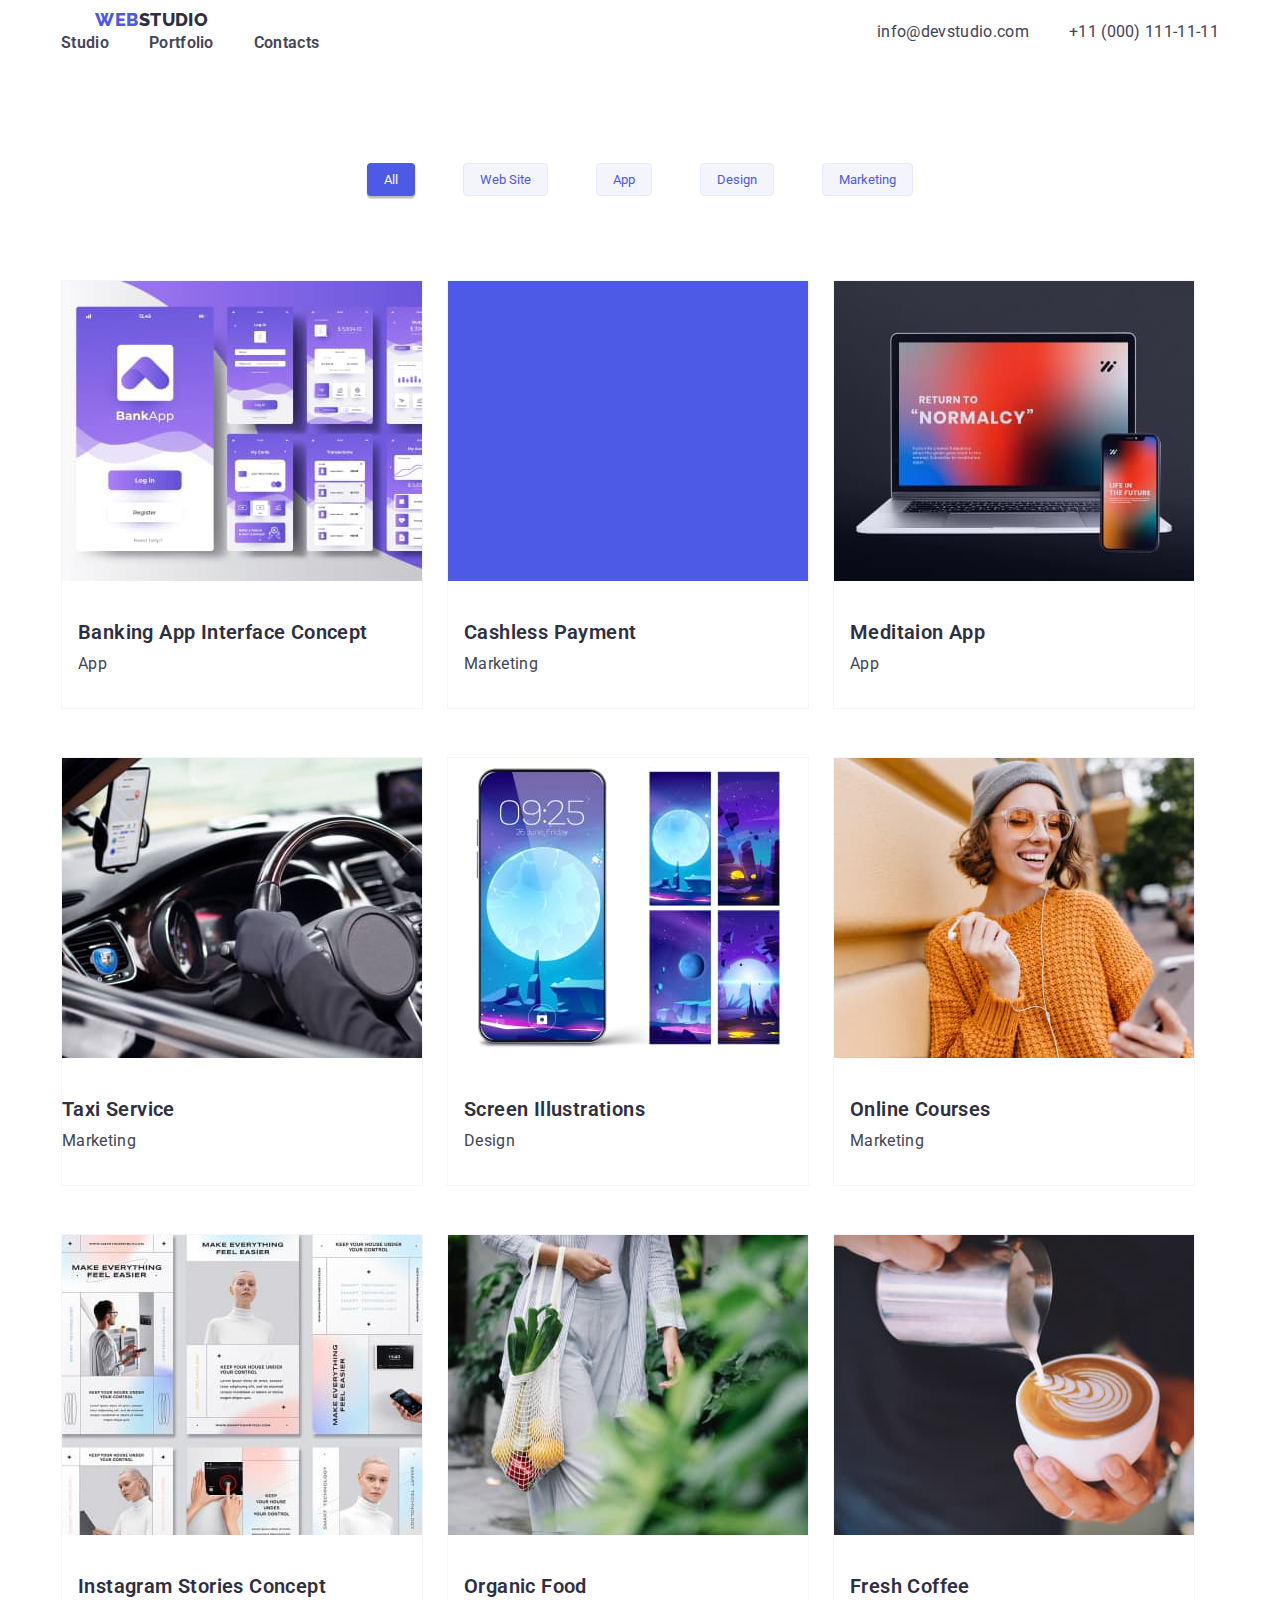
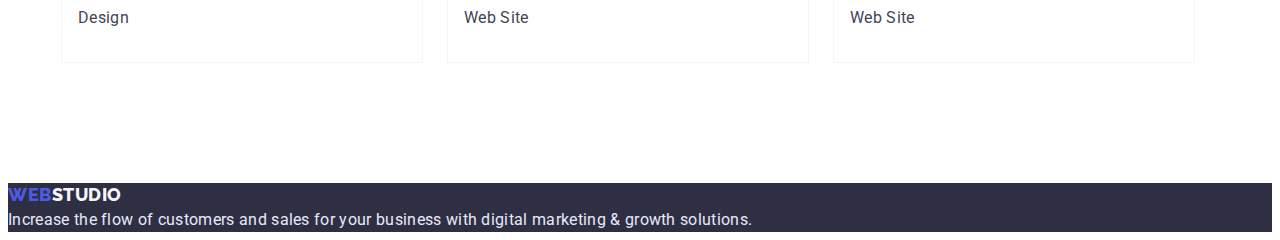
==== portfolio.html @ feb507e5 "Initial commit" ====
<!DOCTYPE html>
<html lang="en">
<head>
    <meta charset="UTF-8">
    <meta http-equiv="X-UA-Compatible" content="IE=edge">
    <meta name="viewport" content="width=device-width, initial-scale=1.0">
    <title>webstudio</title>
    <link href="https://fonts.googleapis.com/css2?family=Raleway:wght@800&family=Roboto:wght@400;500;700&display=swap" rel="stylesheet">
    <link rel="stylesheet" href="node_modules/modern-normalize/modern-normalize.css">
    <link rel="stylesheet" href="./css/style.css">

</head>
<body class="page">
    <header class="header">
        <div class="container header-line">
            <nav>
                <a href="index.html" class="logo"><span class="logo-web">WEB</span>STUDIO</a>
                <ul class="header-nav list link">
                    <li class="header-nav item"><a href="index.html" class="link">Studio</a></li>
                    <li class="header-nav item"><a href="./portfolio.html" class="link">Portfolio</a></li>
                    <li class="header-nav item"><a href="index.html" class="link">Contacts</a></li>
                </ul>
            </nav>
            <ul class="contacts list link">
                <li class="contacts-item"><a href="mailto:info@devstudio.com" class="link">info@devstudio.com</a></li>
                <li class="contacts-item"><a href="tel:+110001111111" class="link">+11 (000) 111-11-11</a></li>
            </ul>
        </div>
        <section class="batton-portfolio">
           <div class="container">
            <button type="button" class="button-accent all">All</button>
            <button type="button" class="button-usual web">Web Site</button>
            <button type="button" class="button-usual app">App</button>
            <button type="button" class="button-usual design">Design</button>
            <button type="button" class="button-usual marketing">Marketing</button>
           </div>
        </section>
    </header>
    <main>
        <h1 class="portfolio"></h1>
        <section>
            <div class="container">
                <ul class="list portfolio-list">
                    <li class="portfolio-item">
                        <img class="portfolio-img" src="img/page-2/imgbanking.jpg"
                        width="360"
                        alt="Banking App Interface Concept"/>
                        <h3 class="list-title portfolio-pad">Banking App Interface Concept</h3>
                        <p class="list-info portfolio-pad">App</p>
                    </li>
                    <li class="portfolio-item">
                        <img class="portfolio-img" src="img/page-2/imgcashless.jpg"
                        width="360"
                        alt="Cashless Payment"
                        />
                        <!-- <span>14 Stylish and User-Friendly App Design Concepts · Task Manager App · Calorie Tracker App · Exotic Fruit Ecommerce App · Cloud Storage App</span> -->
                        <h3 class="list-title portfolio-pad">Cashless Payment</h3>
                        <p class="list-info portfolio-pad">Marketing</p>
                    </li>
                    <li class="portfolio-item">
                        <img class="portfolio-img" src="img/page-2/imgmeditation.jpg"
                        width="360"
                        alt="Meditaion App"/>
                        <h3 class="list-title portfolio-pad">Meditaion App</h3>
                        <p class="list-info portfolio-pad">App</p>
                    </li>
                    <li class="portfolio-item">
                        <img class="portfolio-img" src="img/page-2/imgtaxi.jpg"
                        width="360"
                        alt="Taxi Service"/>
                        <h3 class="list-title">Taxi Service</h3>
                        <p class="list-info">Marketing</p>
                    </li>
                    <li class="portfolio-item">
                        <img class="portfolio-img" src="img/page-2/imgscreen-illustrations.jpg"
                        width="360"
                        alt="Screen Illustrations"/>
                        <h3 class="list-title portfolio-pad">Screen Illustrations</h3>
                        <p class="list-info portfolio-pad">Design</p>
                    </li>
                    <li class="portfolio-item">
                        <img class="portfolio-img" src="img/page-2/imgonline-courses.jpg"
                        width="360"
                        alt="Online Courses"/>
                        <h3 class="list-title portfolio-pad">Online Courses</h3>
                        <p class="list-info portfolio-pad">Marketing</p>
                    </li>
                    <li class="portfolio-item">
                        <img class="portfolio-img" src="img/page-2/imginstagram-concept.jpg"
                        width="360"
                        alt="Instagram Stories Concept"/>
                        <h3 class="list-title portfolio-pad">Instagram Stories Concept</h3>
                        <p class="list-info portfolio-pad">Design</p>
                    </li>
                    <li class="portfolio-item">
                        <img class="portfolio-img" src="img/page-2/imgorganic-food.jpg"
                        width="360"
                        alt="Organic Food"/>
                        <h3 class="list-title portfolio-pad">Organic Food</h3>
                        <p class="list-info portfolio-pad">Web Site</p>
                    </li>
                    <li class="portfolio-item">
                        <img class="portfolio-img" src="img/page-2/imgfresh-coffee.jpg"
                        width="360"
                        alt="Fresh Coffee"/>
                        <h3 class="list-title portfolio-pad">Fresh Coffee</h3>
                        <p class="list-info portfolio-pad ">Web Site</p>
                    </li>
                </ul>
            </div> 
        </section>
    </main>
    <footer>
        <a href="/index.html" class="footer-logo"><span class="logo-web">WEB</span>STUDIO</a>
        <p class="text">Increase the flow of customers and sales for your business with digital marketing & growth solutions.</p>
    </footer>
</body>

</html>
---- css/style.css ----
:root {
    --white-backgr: #F4F4FD ;
    --navy-footer: #2E2F42;
    --blue-accent: #4D5AE5;
    --white: #FFFFFF;
    --green: #31D0AA;
    --slate-body-text: #434455;
    --grey-text: #8E8F99;
    --light-gray: #E7E9FC;
}
.list {
    list-style: none;
    text-decoration: none;
    padding: 0;
    margin: 0;
}
.container {
    margin-left: auto;
    margin-right: auto;
    width: 1158px;
    padding-left: 15px;
    padding-right: 15px;
    /* outline: 2px solid tomato; */
    justify-content: space-between;
    /* display: flex;
    align-items: center; */

}
h1, h2, h3, p {
    margin: 0;
}
ul {
        list-style-type: none;
        margin-block-start: 0;
        margin-block-end: 0;
        margin-inline-start: 0px;
        margin-inline-end: 0px;
        padding-inline-start: 0;
}
.page {
    color: var(--navy-footer);
    background-color: var(--white);
    font-family: Roboto, sans-serif;
    font-weight: 400;
    font-size: 16px;
    line-height: 1.5;
    letter-spacing: 00.02em;

}
header .container {
    display: flex;
    justify-content: center;
}
.header-line {
    display: flex;
    justify-content: space-between;
    align-items: center;
    flex-wrap: wrap;
    text-align: center;

}
.link {
    text-decoration: none;
    color: var(--slate-body-text);
}
.logo-web {
    color: var(--blue-accent);
    font-family: 'Raleway', sans-serif;
    font-weight: 800;
    font-size: 18px;
    line-height: 1.3;
    align-items: center;
    letter-spacing: 0.03em;
    text-transform: uppercase; 
    text-decoration: none;

}
.logo {
    color: var(--navy-footer);
    font-family: 'Raleway', sans-serif;
    font-weight: 800;
    font-size: 18px;
    line-height: 1.3;
    text-transform: uppercase; 
    text-decoration: none;
    display: block;
    align-items: center;
    margin-right: 77px;
}
.header-nav {
    display: flex;
    color: var(--navy-footer);
    font-weight: 600;
    font-size: 16px;
    line-height: 1.5;
    text-decoration: none;
    align-items: center;
    justify-content: space-between;

}
.header-nav .item:not(:last-child) {
    margin-right: 40px;
    align-items: center;
}

.header-nav:hover {
    color: var(--navy-footer);
    text-decoration: none;

} 
.header-nav:focus {
    color: var(--navy-footer);
    text-decoration: none;

} 
.header-nav:active {
    color: var(--blue-accent);
    text-decoration: none;

}
/* .list {
    text-decoration: none;
} */

.contacts {
    color: var(--slate-body-text);
    font-weight: 400;
    font-size: 16px;
    line-height: 1.5;
    display: flex;
    margin-left: auto;
    
}
.contacts:hover, .contacts:focus {
    color: var(--navy-footer);
}
.contacts:active {
    color: var(--blue-accent);
}
.contacts .contacts-item:not(:last-child) {
    margin-right: 40px;
}

.section {
    background-color: var(--navy-footer);
    /* top: 72px; */
    text-align: center;
    padding: 192px 0 291px 0;
    justify-content: center;
    align-items: center;
    margin: 0;
}
.section-title {
    color: var(--white);
    font-weight: 600;
    font-size: 56px;
    margin-bottom: 48px;
    margin-top: 0;
    line-height: 1.1;
    width: 492px;
    left: 474px;
    top: 264px;
    /* align-items: center;
    justify-content: center;
    text-align: center; */
}
.batton-portfolio {
    display: flex;
    align-items: center;
    padding: 96px 0 72px 0;

}
.button-accent {
    background-color: var(--blue-accent);
    color: var(--white);
    font-family: inherit;
    cursor: pointer;
    border: 1px solid transparent;
    display: flex;
    flex-direction: row;
    align-items: flex-start;
    padding: 8px 16px;  
    box-shadow: 0px 3px 1px rgba(0, 0, 0, 0.1), 0px 2px 1px rgba(0, 0, 0, 0.08), 0px 2px 2px rgba(0, 0, 0, 0.12);
    border-radius: 4px;
    margin: 12px 24px;
    text-align: center;
    box-sizing: border-box;
}
.button-usual {
    background-color: var(--white-backgr);
    color: var(--blue-accent);
    font-family: inherit;
    cursor: pointer;
    border-color: 1px solid var(--light-gray);
    border-radius: 4px;
    box-sizing: border-box;
    display: flex;
    flex-direction: row;
    justify-content: center;
    align-items: center;
    padding: 8px 16px;
    border: 1px solid var(--light-gray);
    border-radius: 4px;
    text-align: center;
    margin: 12px 24px;

}
.button-accent:hover, .button-accent:focus {
    background-color: var(--blue-accent);
    color: var(--white);
}
/* .button-usual:hover, .button-usual:focus */
.button-header {
    border-radius: 4px;
    padding: 16px 32px;
    display: block;
    min-width: 170px;
    min-height: 51px;
    /* left: 635px;
    top: 432px; */
    font-weight: 600;
    font-size: 16px;
    line-height: 1.2;
    box-shadow: 0px 4px 4px rgba(0, 0, 0, 0.15);

}

.advantage {
    padding: 120px 0;
    /* margin-bottom: 120px; */
    display: flex;
    justify-content: center;
}
.advantage-list {
    display: flex;
    flex-wrap: wrap;
}
.advantage-list .advantage-item {
    width: 264px;
    margin-right: 24px;
    /* margin-top: 120px; */
    padding-bottom: 0;

}
.doing {
    padding-bottom: 120px;
    /* margin-bottom: 120px; */
    display: flex;
    justify-content: center;
    
}
.doing-list {
    display: flex;
    flex-wrap: wrap;
    /* background-color: chartreuse; */
    
    

}
.doing-item {
    margin-right: 24px;
    justify-content: center;

}
.team {
    background-color: var(--white-backgr);
    padding-bottom: 120px;
}
.list-title {
    color: var(--navy-footer);
    font-weight: 600;
    font-size: 20px;
    line-height: 1.2;
    letter-spacing: 0.02em;
    margin-bottom: 8px;
    margin-top: 0;
}
.list-info {
    color: var(--slate-body-text);
    font-weight: 400;
    font-size: 16px;
    line-height: 1.5;
    letter-spacing: 0.02em;
    margin-top: 0;
    margin-bottom: 0;
    padding-bottom: 32px;
}
.title-main {
    color: var(--navy-footer);
    font-weight: 600;
    font-size: 36px;
    line-height: 1.1;
    margin-bottom: 72px;
    padding-top: 120px;
    text-align: center;
    letter-spacing: 0.02em;
    text-transform: capitalize;

}
.team-list {
    display: flex;
    flex-wrap: wrap;
    justify-content: center;
    text-align: center;
    padding-bottom: 8px;
    border-radius: 0px 0px 4px 4px;

}
.team-item {
    background: var(--white);
    margin-bottom: 120px;
}
.team-img, .portfolio-img {
    padding-bottom: 32px;
}
.team-item:not(:last-child) {
    margin-right: 24px;
    align-items: center;
}
.portfolio-list {
    display: flex;
    flex-wrap: wrap;

}
.portfolio-pad {
    padding-left: 16px;
}
.portfolio-item :nth-last-child(3n) {
    margin-right: 0;
}
.portfolio-item {
    margin-right: 24px;
    margin-bottom: 48px;
    border: 0.5px solid #F4F4FD;
    /* box-shadow: 0px 1px 6px rgba(46, 47, 66, 0.08); */
}
.portfolio-item:nth-last-child(-n +3) {
    margin-bottom: 120px;
}

footer {
    background-color: var(--navy-footer);
}
.footer-logo {
    color: var(--white-backgr);
    font-family: 'Raleway', sans-serif;
    font-weight: 800;
    font-size: 18px;
    line-height: 1.2;
    align-items: center;
    letter-spacing: 0.03em;
    text-transform: uppercase;
    text-decoration: none;
}
.text {
    color: var(--light-gray);
    font-weight: 400;
    font-size: 16px;
    line-height: 1.5;
    letter-spacing: 0.02em;
}
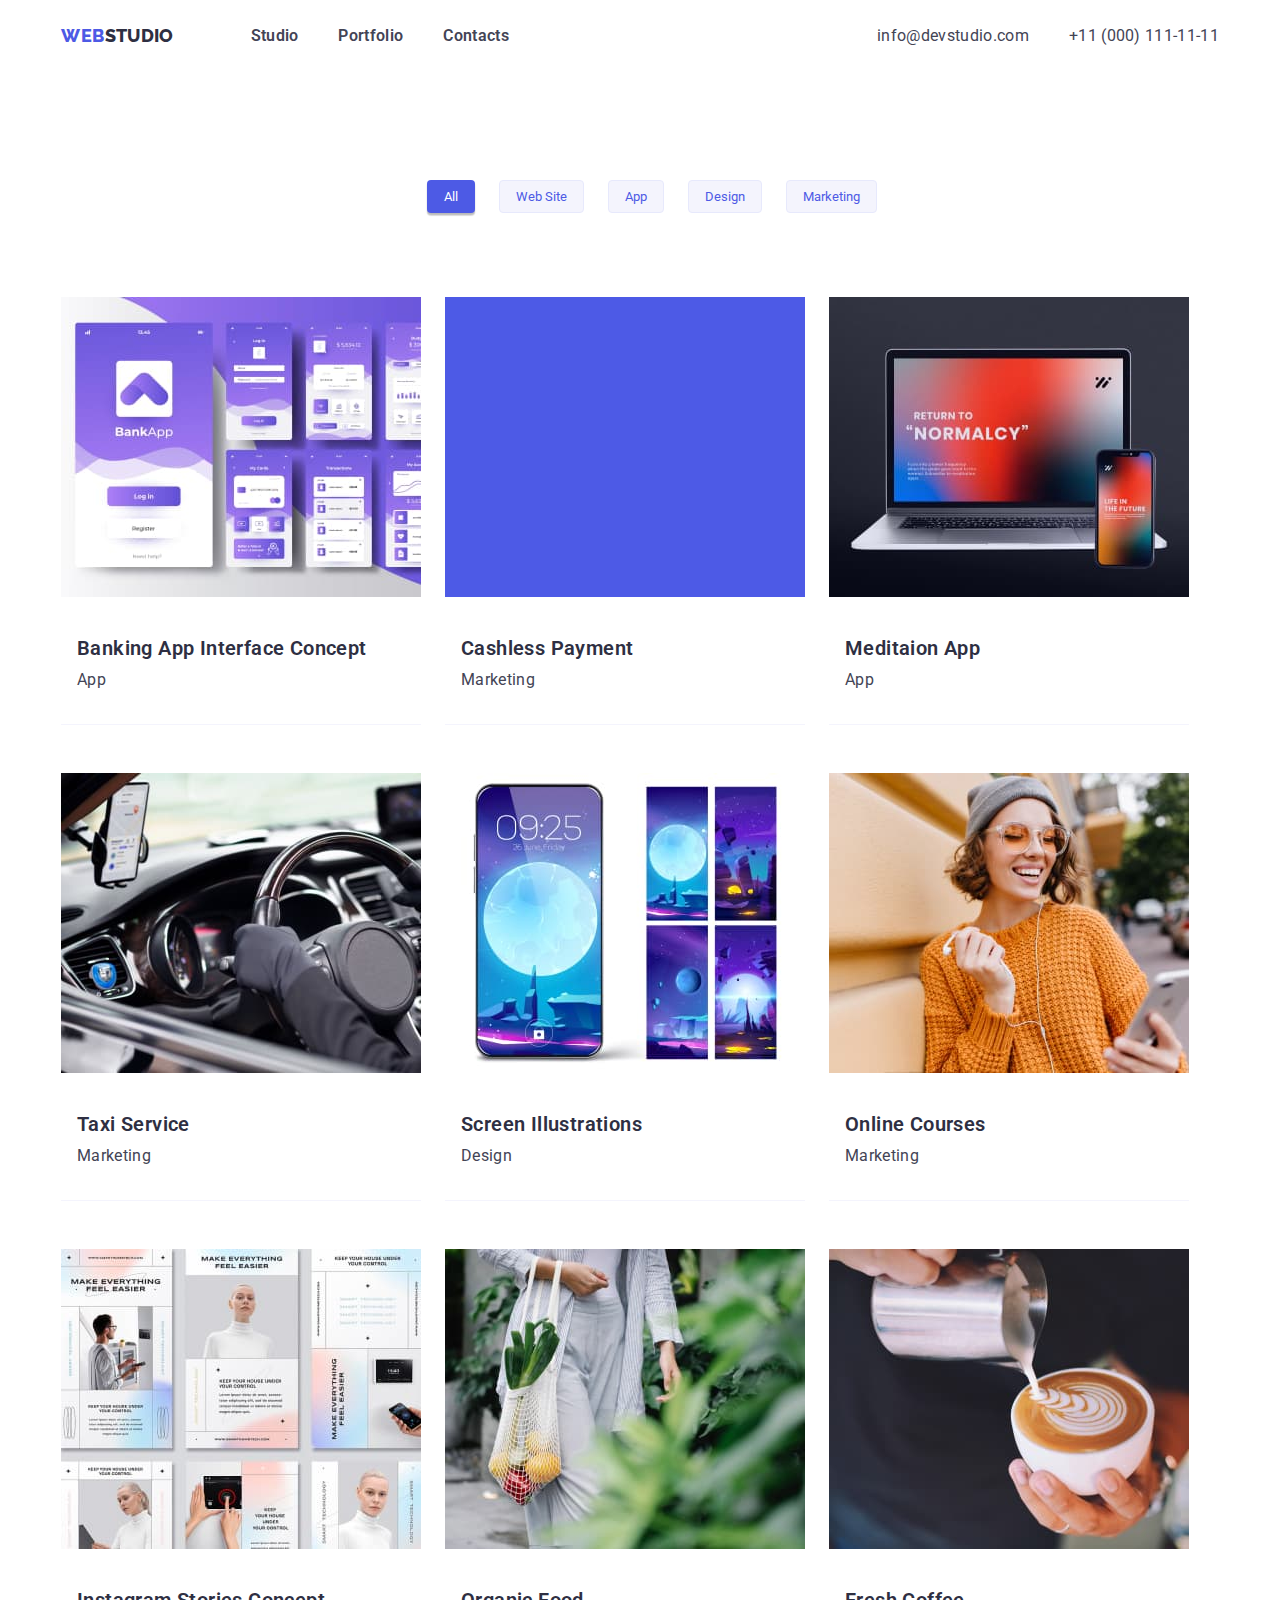
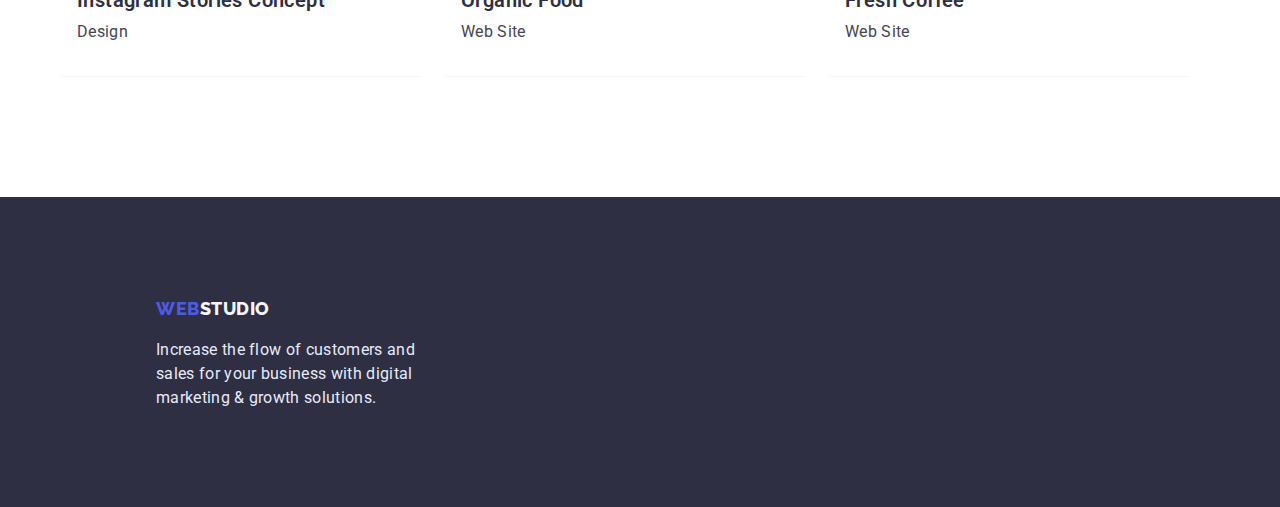
==== commit d11c380e: "changes" ====
--- a/portfolio.html
+++ b/portfolio.html
@@ -28,11 +28,13 @@
         </div>
         <section class="batton-portfolio">
            <div class="container">
-            <button type="button" class="button-accent all">All</button>
-            <button type="button" class="button-usual web">Web Site</button>
-            <button type="button" class="button-usual app">App</button>
-            <button type="button" class="button-usual design">Design</button>
-            <button type="button" class="button-usual marketing">Marketing</button>
+            <ul class="list batton-list">
+                <li> <button type="button" class="button-accent button-item">All</button></li>
+                <li><button type="button" class="button-usual button-item">Web Site</button></li>
+                <li><button type="button" class="button-usual button-item">App</button></li>
+                <li><button type="button" class="button-usual button-item">Design</button></li>
+                <li> <button type="button" class="button-usual button-item">Marketing</button></li>
+            </ul>
            </div>
         </section>
     </header>
@@ -45,75 +47,96 @@
                         <img class="portfolio-img" src="img/page-2/imgbanking.jpg"
                         width="360"
                         alt="Banking App Interface Concept"/>
-                        <h3 class="list-title portfolio-pad">Banking App Interface Concept</h3>
-                        <p class="list-info portfolio-pad">App</p>
+                        <div class="portfolio-text">
+                            <h3 class="list-title portfolio-pad">Banking App Interface Concept</h3>
+                            <p class="list-info portfolio-pad">App</p>
+                        </div> 
                     </li>
                     <li class="portfolio-item">
                         <img class="portfolio-img" src="img/page-2/imgcashless.jpg"
                         width="360"
                         alt="Cashless Payment"
                         />
+                        <div class="portfolio-text">
                         <!-- <span>14 Stylish and User-Friendly App Design Concepts · Task Manager App · Calorie Tracker App · Exotic Fruit Ecommerce App · Cloud Storage App</span> -->
-                        <h3 class="list-title portfolio-pad">Cashless Payment</h3>
-                        <p class="list-info portfolio-pad">Marketing</p>
+                            <h3 class="list-title portfolio-pad">Cashless Payment</h3>
+                            <p class="list-info portfolio-pad">Marketing</p>
+                        </div> 
                     </li>
                     <li class="portfolio-item">
                         <img class="portfolio-img" src="img/page-2/imgmeditation.jpg"
                         width="360"
                         alt="Meditaion App"/>
-                        <h3 class="list-title portfolio-pad">Meditaion App</h3>
-                        <p class="list-info portfolio-pad">App</p>
+                        <div class="portfolio-text">
+                            <h3 class="list-title portfolio-pad">Meditaion App</h3>
+                            <p class="list-info portfolio-pad">App</p>
+                        </div>
                     </li>
                     <li class="portfolio-item">
                         <img class="portfolio-img" src="img/page-2/imgtaxi.jpg"
                         width="360"
                         alt="Taxi Service"/>
-                        <h3 class="list-title">Taxi Service</h3>
-                        <p class="list-info">Marketing</p>
+                        <div class="portfolio-text">
+                            <h3 class="list-title">Taxi Service</h3>
+                            <p class="list-info">Marketing</p>
+                        </div>
                     </li>
                     <li class="portfolio-item">
                         <img class="portfolio-img" src="img/page-2/imgscreen-illustrations.jpg"
-                        width="360"
-                        alt="Screen Illustrations"/>
-                        <h3 class="list-title portfolio-pad">Screen Illustrations</h3>
-                        <p class="list-info portfolio-pad">Design</p>
+                            width="360"
+                            alt="Screen Illustrations"/>
+                        <div class="portfolio-text">
+                            <h3 class="list-title portfolio-pad">Screen Illustrations</h3>
+                            <p class="list-info portfolio-pad">Design</p>
+                        </div>
                     </li>
                     <li class="portfolio-item">
                         <img class="portfolio-img" src="img/page-2/imgonline-courses.jpg"
                         width="360"
                         alt="Online Courses"/>
-                        <h3 class="list-title portfolio-pad">Online Courses</h3>
-                        <p class="list-info portfolio-pad">Marketing</p>
+                        <div class="portfolio-text">
+                            <h3 class="list-title portfolio-pad">Online Courses</h3>
+                            <p class="list-info portfolio-pad">Marketing</p>
+                        </div>
                     </li>
                     <li class="portfolio-item">
                         <img class="portfolio-img" src="img/page-2/imginstagram-concept.jpg"
                         width="360"
                         alt="Instagram Stories Concept"/>
-                        <h3 class="list-title portfolio-pad">Instagram Stories Concept</h3>
-                        <p class="list-info portfolio-pad">Design</p>
+                        <div class="portfolio-text">
+                            <h3 class="list-title portfolio-pad">Instagram Stories Concept</h3>
+                            <p class="list-info portfolio-pad">Design</p>
+                        </div>
                     </li>
                     <li class="portfolio-item">
                         <img class="portfolio-img" src="img/page-2/imgorganic-food.jpg"
                         width="360"
                         alt="Organic Food"/>
-                        <h3 class="list-title portfolio-pad">Organic Food</h3>
-                        <p class="list-info portfolio-pad">Web Site</p>
+                        <div class="portfolio-text">
+                            <h3 class="list-title portfolio-pad">Organic Food</h3>
+                            <p class="list-info portfolio-pad">Web Site</p>
+                        </div>
                     </li>
                     <li class="portfolio-item">
                         <img class="portfolio-img" src="img/page-2/imgfresh-coffee.jpg"
                         width="360"
                         alt="Fresh Coffee"/>
-                        <h3 class="list-title portfolio-pad">Fresh Coffee</h3>
-                        <p class="list-info portfolio-pad ">Web Site</p>
+                        <div class="portfolio-text">
+                            <h3 class="list-title portfolio-pad">Fresh Coffee</h3>
+                            <p class="list-info portfolio-pad ">Web Site</p>
+                        </div>
                     </li>
                 </ul>
             </div> 
         </section>
     </main>
     <footer>
-        <a href="/index.html" class="footer-logo"><span class="logo-web">WEB</span>STUDIO</a>
-        <p class="text">Increase the flow of customers and sales for your business with digital marketing & growth solutions.</p>
-    </footer>
+        <section class="section-footer">
+            <div class="container-footer">
+                <a href="/index.html" class="footer-logo"><span class="logo-web">WEB</span>STUDIO</a>
+                <p class="text">Increase the flow of customers and sales for your business with digital marketing & growth solutions.</p>
+            </div>
+        </section>
 </body>
 
 </html>--- a/css/style.css
+++ b/css/style.css
@@ -45,6 +45,7 @@
     font-size: 16px;
     line-height: 1.5;
     letter-spacing: 00.02em;
+    margin: 0;
 
 }
 header .container {
@@ -57,11 +58,15 @@
     align-items: center;
     flex-wrap: wrap;
     text-align: center;
+    height: 72px;
 
 }
 .link {
     text-decoration: none;
     color: var(--slate-body-text);
+}
+nav {
+    display: flex;
 }
 .logo-web {
     color: var(--blue-accent);
@@ -96,6 +101,7 @@
     text-decoration: none;
     align-items: center;
     justify-content: space-between;
+    /* padding: 24px 0 24px 0; */
 
 }
 .header-nav .item:not(:last-child) {
@@ -145,30 +151,39 @@
     background-color: var(--navy-footer);
     /* top: 72px; */
     text-align: center;
-    padding: 192px 0 291px 0;
-    justify-content: center;
-    align-items: center;
-    margin: 0;
+    height: 603px;
+    justify-content: center;
+    align-items: center;
+    /* margin: 0; */
 }
 .section-title {
     color: var(--white);
     font-weight: 600;
     font-size: 56px;
-    margin-bottom: 48px;
-    margin-top: 0;
+    margin: 0 auto 48px auto;
     line-height: 1.1;
     width: 492px;
-    left: 474px;
-    top: 264px;
-    /* align-items: center;
-    justify-content: center;
-    text-align: center; */
-}
-.batton-portfolio {
+    padding-right: 474px;
+    padding-left: 474px;
+    align-items: center;
+    justify-content: center;
+    text-align: center;
+    padding: 192px 0 0 0;
+}
+/* .button-header {
+    margin-bottom: 192px;
+} */
+.batton-list {
     display: flex;
     align-items: center;
     padding: 96px 0 72px 0;
-
+}
+.button-item {
+    margin-right: 24px;
+    margin: 12px 24px;
+}
+.button-item:last-child {
+    margin-right: 0;
 }
 .button-accent {
     background-color: var(--blue-accent);
@@ -182,9 +197,9 @@
     padding: 8px 16px;  
     box-shadow: 0px 3px 1px rgba(0, 0, 0, 0.1), 0px 2px 1px rgba(0, 0, 0, 0.08), 0px 2px 2px rgba(0, 0, 0, 0.12);
     border-radius: 4px;
-    margin: 12px 24px;
     text-align: center;
     box-sizing: border-box;
+    /* margin: 12px 24px; */
 }
 .button-usual {
     background-color: var(--white-backgr);
@@ -202,7 +217,7 @@
     border: 1px solid var(--light-gray);
     border-radius: 4px;
     text-align: center;
-    margin: 12px 24px;
+    /* margin: 12px 24px; */
 
 }
 .button-accent:hover, .button-accent:focus {
@@ -222,7 +237,15 @@
     font-size: 16px;
     line-height: 1.2;
     box-shadow: 0px 4px 4px rgba(0, 0, 0, 0.15);
-
+    background-color: var(--blue-accent);
+    color: var(--white);
+    font-family: inherit;
+    cursor: pointer;
+    border: 1px solid transparent;
+    /* padding: 8px 16px; */
+    border-radius: 4px;
+    text-align: center;
+    margin: 0 635px 0px 635px;
 }
 
 .advantage {
@@ -242,6 +265,9 @@
     padding-bottom: 0;
 
 }
+.advantage-item:last-child {
+    margin-right: 0;
+}
 .doing {
     padding-bottom: 120px;
     /* margin-bottom: 120px; */
@@ -254,17 +280,17 @@
     flex-wrap: wrap;
     /* background-color: chartreuse; */
     
-    
-
 }
 .doing-item {
     margin-right: 24px;
     justify-content: center;
 
 }
+.doing-item:last-child {
+    margin-right: 0;
+}
 .team {
     background-color: var(--white-backgr);
-    padding-bottom: 120px;
 }
 .list-title {
     color: var(--navy-footer);
@@ -283,7 +309,7 @@
     letter-spacing: 0.02em;
     margin-top: 0;
     margin-bottom: 0;
-    padding-bottom: 32px;
+    /* padding-bottom: 32px; */
 }
 .title-main {
     color: var(--navy-footer);
@@ -291,7 +317,6 @@
     font-size: 36px;
     line-height: 1.1;
     margin-bottom: 72px;
-    padding-top: 120px;
     text-align: center;
     letter-spacing: 0.02em;
     text-transform: capitalize;
@@ -317,21 +342,32 @@
     margin-right: 24px;
     align-items: center;
 }
+.team-text {
+    display: flex;
+    flex-direction: column;
+    justify-content: center;
+    align-items: center;
+    padding-bottom: 32px;
+}
+.portfolio-text {
+    padding-left: 16px;
+    padding-bottom: 32px;
+}
 .portfolio-list {
     display: flex;
     flex-wrap: wrap;
 
 }
-.portfolio-pad {
+/* .portfolio-pad {
     padding-left: 16px;
-}
-.portfolio-item :nth-last-child(3n) {
+} */
+.portfolio-item:nth-child(3n+3) {
     margin-right: 0;
 }
 .portfolio-item {
     margin-right: 24px;
     margin-bottom: 48px;
-    border: 0.5px solid #F4F4FD;
+    border-bottom: 0.5px solid #F4F4FD;
     /* box-shadow: 0px 1px 6px rgba(46, 47, 66, 0.08); */
 }
 .portfolio-item:nth-last-child(-n +3) {
@@ -340,6 +376,13 @@
 
 footer {
     background-color: var(--navy-footer);
+}
+.section-footer {
+    height: 310px;
+    margin: 0;
+}
+.container-footer {
+   padding: 100px 1169px 16px 156px;
 }
 .footer-logo {
     color: var(--white-backgr);
@@ -351,6 +394,7 @@
     letter-spacing: 0.03em;
     text-transform: uppercase;
     text-decoration: none;
+   
 }
 .text {
     color: var(--light-gray);
@@ -358,4 +402,6 @@
     font-size: 16px;
     line-height: 1.5;
     letter-spacing: 0.02em;
+    width: 264px;
+    padding-top: 16px;
 }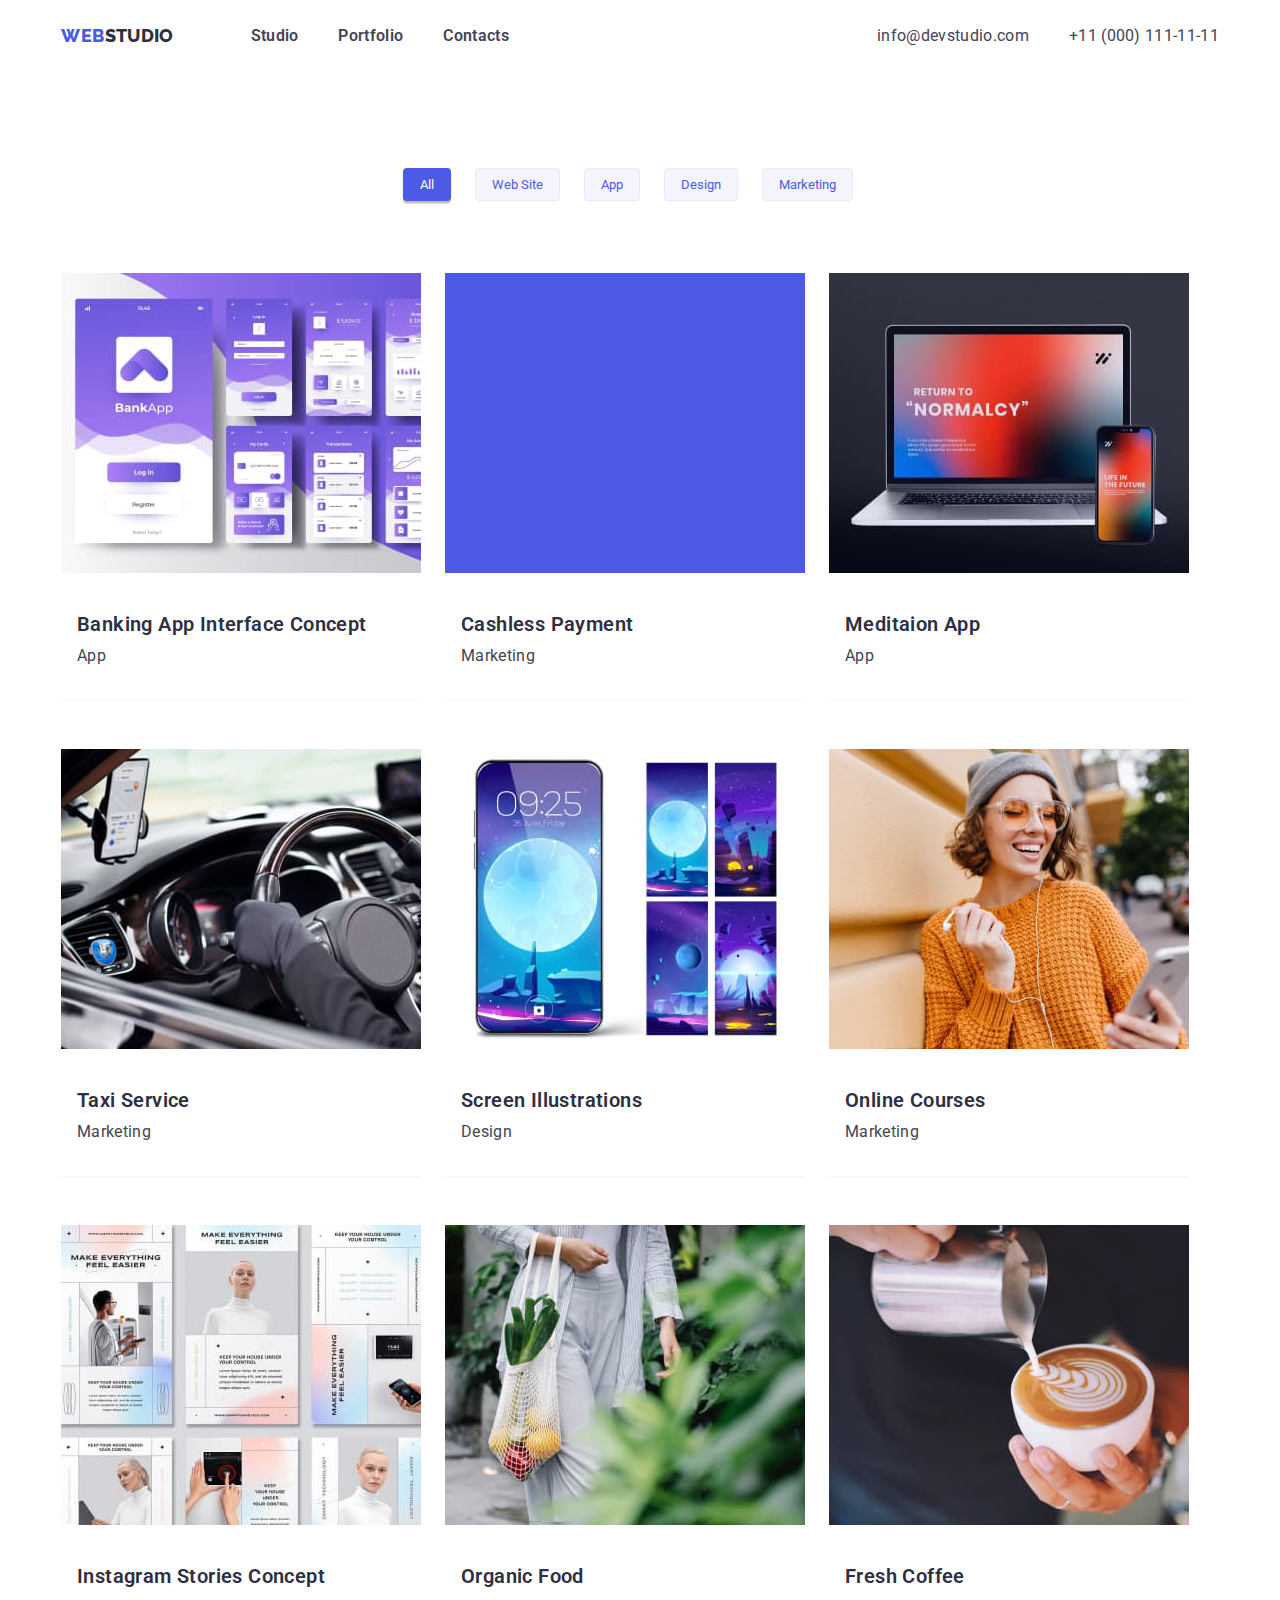
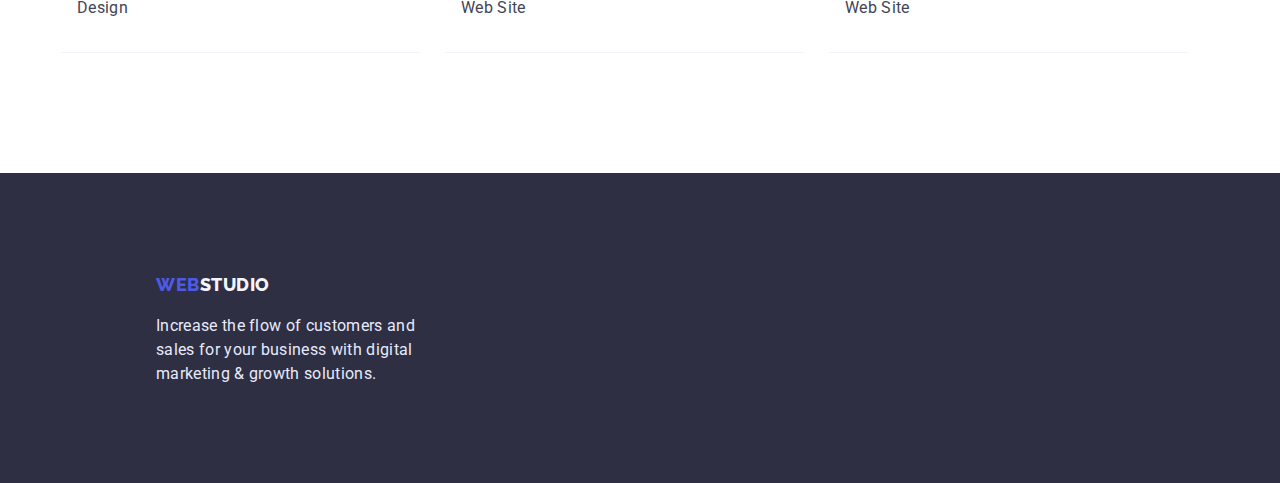
==== commit 9fb65c4c: "changes" ====
--- a/portfolio.html
+++ b/portfolio.html
@@ -26,21 +26,21 @@
                 <li class="contacts-item"><a href="tel:+110001111111" class="link">+11 (000) 111-11-11</a></li>
             </ul>
         </div>
-        <section class="batton-portfolio">
-           <div class="container">
-            <ul class="list batton-list">
-                <li> <button type="button" class="button-accent button-item">All</button></li>
-                <li><button type="button" class="button-usual button-item">Web Site</button></li>
-                <li><button type="button" class="button-usual button-item">App</button></li>
-                <li><button type="button" class="button-usual button-item">Design</button></li>
-                <li> <button type="button" class="button-usual button-item">Marketing</button></li>
-            </ul>
-           </div>
-        </section>
     </header>
     <main>
+        <section class="batton-portfolio">
+            <div class="container">
+             <ul class="list batton-list">
+                 <li> <button type="button" class="button-accent button-item">All</button></li>
+                 <li><button type="button" class="button-usual button-item">Web Site</button></li>
+                 <li><button type="button" class="button-usual button-item">App</button></li>
+                 <li><button type="button" class="button-usual button-item">Design</button></li>
+                 <li> <button type="button" class="button-usual button-item">Marketing</button></li>
+             </ul>
+            </div>
+         </section>
         <h1 class="portfolio"></h1>
-        <section>
+        <section class="potfolio-main">
             <div class="container">
                 <ul class="list portfolio-list">
                     <li class="portfolio-item">
@@ -137,6 +137,7 @@
                 <p class="text">Increase the flow of customers and sales for your business with digital marketing & growth solutions.</p>
             </div>
         </section>
+    </footer>
 </body>
 
 </html>--- a/css/style.css
+++ b/css/style.css
@@ -176,15 +176,21 @@
 .batton-list {
     display: flex;
     align-items: center;
+    justify-content: center;
+    text-align: center;
     padding: 96px 0 72px 0;
+    font-size: 16px;
+    font-weight: 600;
+    line-height: 1.2;
+    margin: 0 auto;
 }
 .button-item {
     margin-right: 24px;
-    margin: 12px 24px;
-}
-.button-item:last-child {
+
+}
+/* .button-item:last-child {
     margin-right: 0;
-}
+} */
 .button-accent {
     background-color: var(--blue-accent);
     color: var(--white);
@@ -245,7 +251,7 @@
     /* padding: 8px 16px; */
     border-radius: 4px;
     text-align: center;
-    margin: 0 635px 0px 635px;
+    margin: 0 auto;
 }
 
 .advantage {
@@ -291,6 +297,7 @@
 }
 .team {
     background-color: var(--white-backgr);
+    padding: 120px 0;
 }
 .list-title {
     color: var(--navy-footer);
@@ -333,9 +340,8 @@
 }
 .team-item {
     background: var(--white);
-    margin-bottom: 120px;
-}
-.team-img, .portfolio-img {
+}
+.portfolio-img {
     padding-bottom: 32px;
 }
 .team-item:not(:last-child) {
@@ -348,6 +354,10 @@
     justify-content: center;
     align-items: center;
     padding-bottom: 32px;
+    padding-top: 32px;
+}
+.potfolio-main {
+    padding-bottom: 120px;
 }
 .portfolio-text {
     padding-left: 16px;
@@ -371,7 +381,7 @@
     /* box-shadow: 0px 1px 6px rgba(46, 47, 66, 0.08); */
 }
 .portfolio-item:nth-last-child(-n +3) {
-    margin-bottom: 120px;
+    margin-bottom: 0px;
 }
 
 footer {
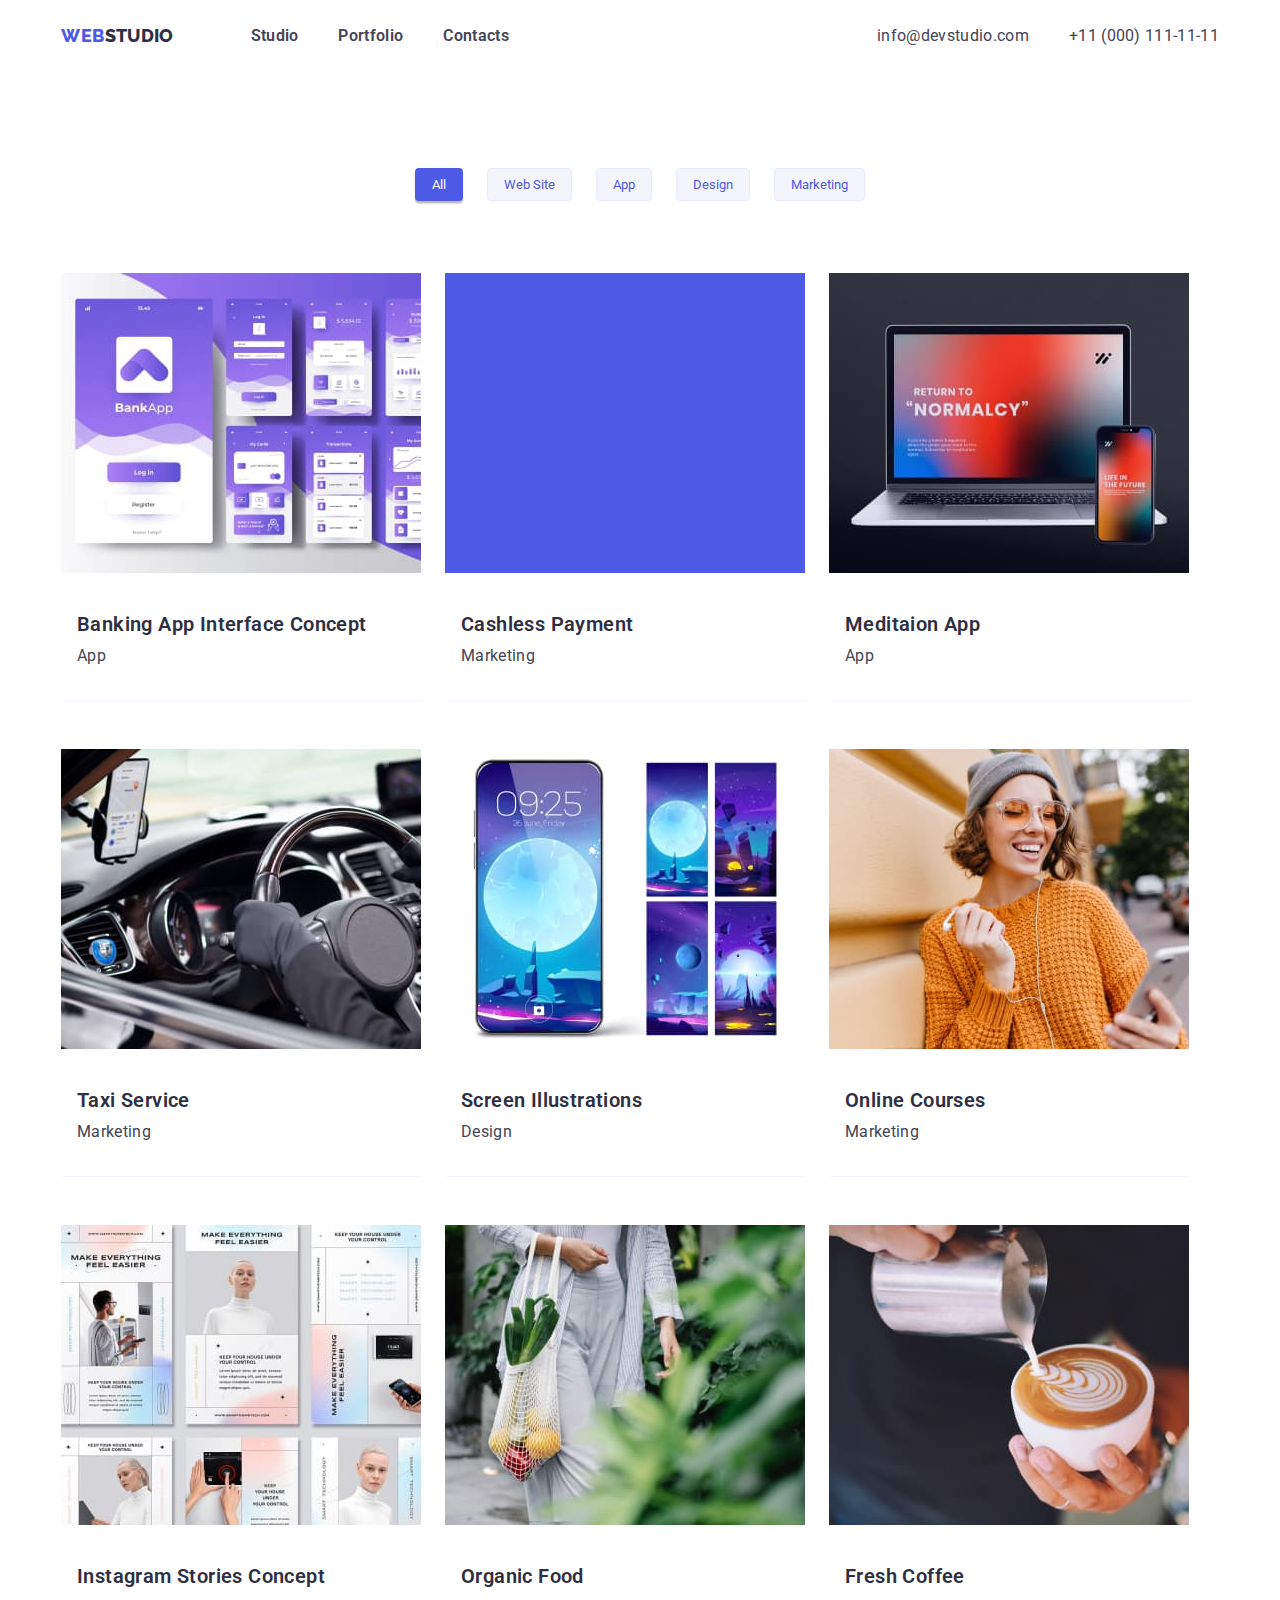
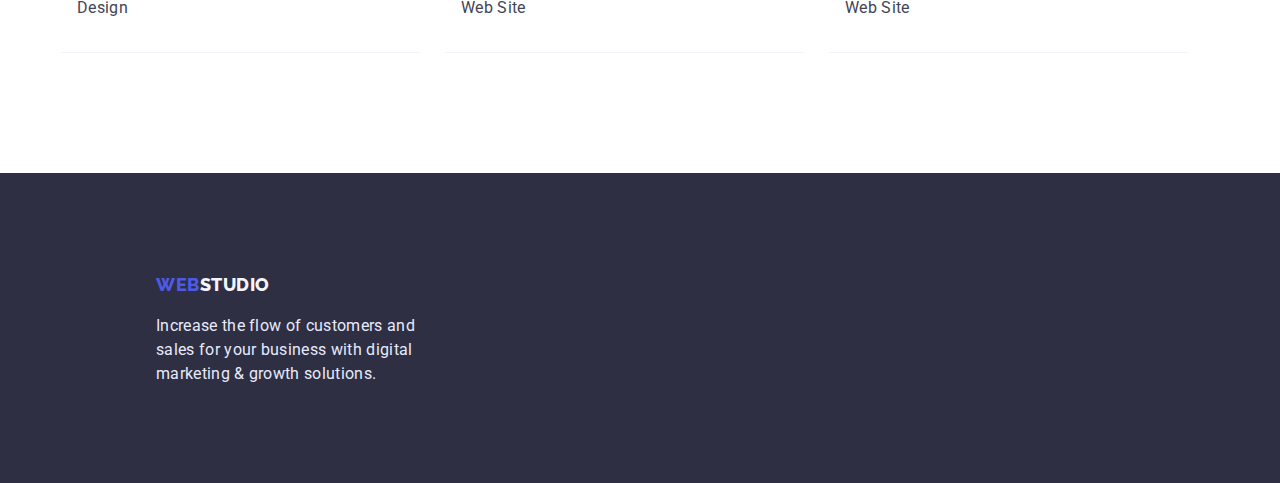
==== commit dae5e3dd: "changes" ====
--- a/portfolio.html
+++ b/portfolio.html
@@ -16,9 +16,9 @@
             <nav>
                 <a href="index.html" class="logo"><span class="logo-web">WEB</span>STUDIO</a>
                 <ul class="header-nav list link">
-                    <li class="header-nav item"><a href="index.html" class="link">Studio</a></li>
-                    <li class="header-nav item"><a href="./portfolio.html" class="link">Portfolio</a></li>
-                    <li class="header-nav item"><a href="index.html" class="link">Contacts</a></li>
+                    <li class="header-item item"><a href="index.html" class="link">Studio</a></li>
+                    <li class="header-item item"><a href="./portfolio.html" class="link">Portfolio</a></li>
+                    <li class="header-item item"><a href="index.html" class="link">Contacts</a></li>
                 </ul>
             </nav>
             <ul class="contacts list link">
@@ -31,11 +31,11 @@
         <section class="batton-portfolio">
             <div class="container">
              <ul class="list batton-list">
-                 <li> <button type="button" class="button-accent button-item">All</button></li>
-                 <li><button type="button" class="button-usual button-item">Web Site</button></li>
-                 <li><button type="button" class="button-usual button-item">App</button></li>
-                 <li><button type="button" class="button-usual button-item">Design</button></li>
-                 <li> <button type="button" class="button-usual button-item">Marketing</button></li>
+                 <li class="button-item"> <button type="button" class="button-accent">All</button></li>
+                 <li class="button-item"><button type="button" class="button-usual">Web Site</button></li>
+                 <li class="button-item"><button type="button" class="button-usual">App</button></li>
+                 <li class="button-item"><button type="button" class="button-usual">Design</button></li>
+                 <li class="button-item"> <button type="button" class="button-usual">Marketing</button></li>
              </ul>
             </div>
          </section>
--- a/css/style.css
+++ b/css/style.css
@@ -109,17 +109,17 @@
     align-items: center;
 }
 
-.header-nav:hover {
+.header-item:hover {
     color: var(--navy-footer);
     text-decoration: none;
 
 } 
-.header-nav:focus {
+.header-item:focus {
     color: var(--navy-footer);
     text-decoration: none;
 
 } 
-.header-nav:active {
+.header-item:active {
     color: var(--blue-accent);
     text-decoration: none;
 
@@ -137,10 +137,10 @@
     margin-left: auto;
     
 }
-.contacts:hover, .contacts:focus {
-    color: var(--navy-footer);
-}
-.contacts:active {
+.contacts-item:hover, .contacts-item:focus {
+    color: var(--slate-body-text);
+}
+.contacts-item:active {
     color: var(--blue-accent);
 }
 .contacts .contacts-item:not(:last-child) {
@@ -188,9 +188,9 @@
     margin-right: 24px;
 
 }
-/* .button-item:last-child {
+.button-item:last-child {
     margin-right: 0;
-} */
+}
 .button-accent {
     background-color: var(--blue-accent);
     color: var(--white);
@@ -226,10 +226,15 @@
     /* margin: 12px 24px; */
 
 }
-.button-accent:hover, .button-accent:focus {
+/* .button-item:hover, .button-item:focus {
     background-color: var(--blue-accent);
     color: var(--white);
-}
+} */
+.button-accent:hover, .button-accent:focus, .button-usual:hover, .button-usual:focus  {
+    background-color: var(--blue-accent);
+    color: var(--white);
+}
+
 /* .button-usual:hover, .button-usual:focus */
 .button-header {
     border-radius: 4px;
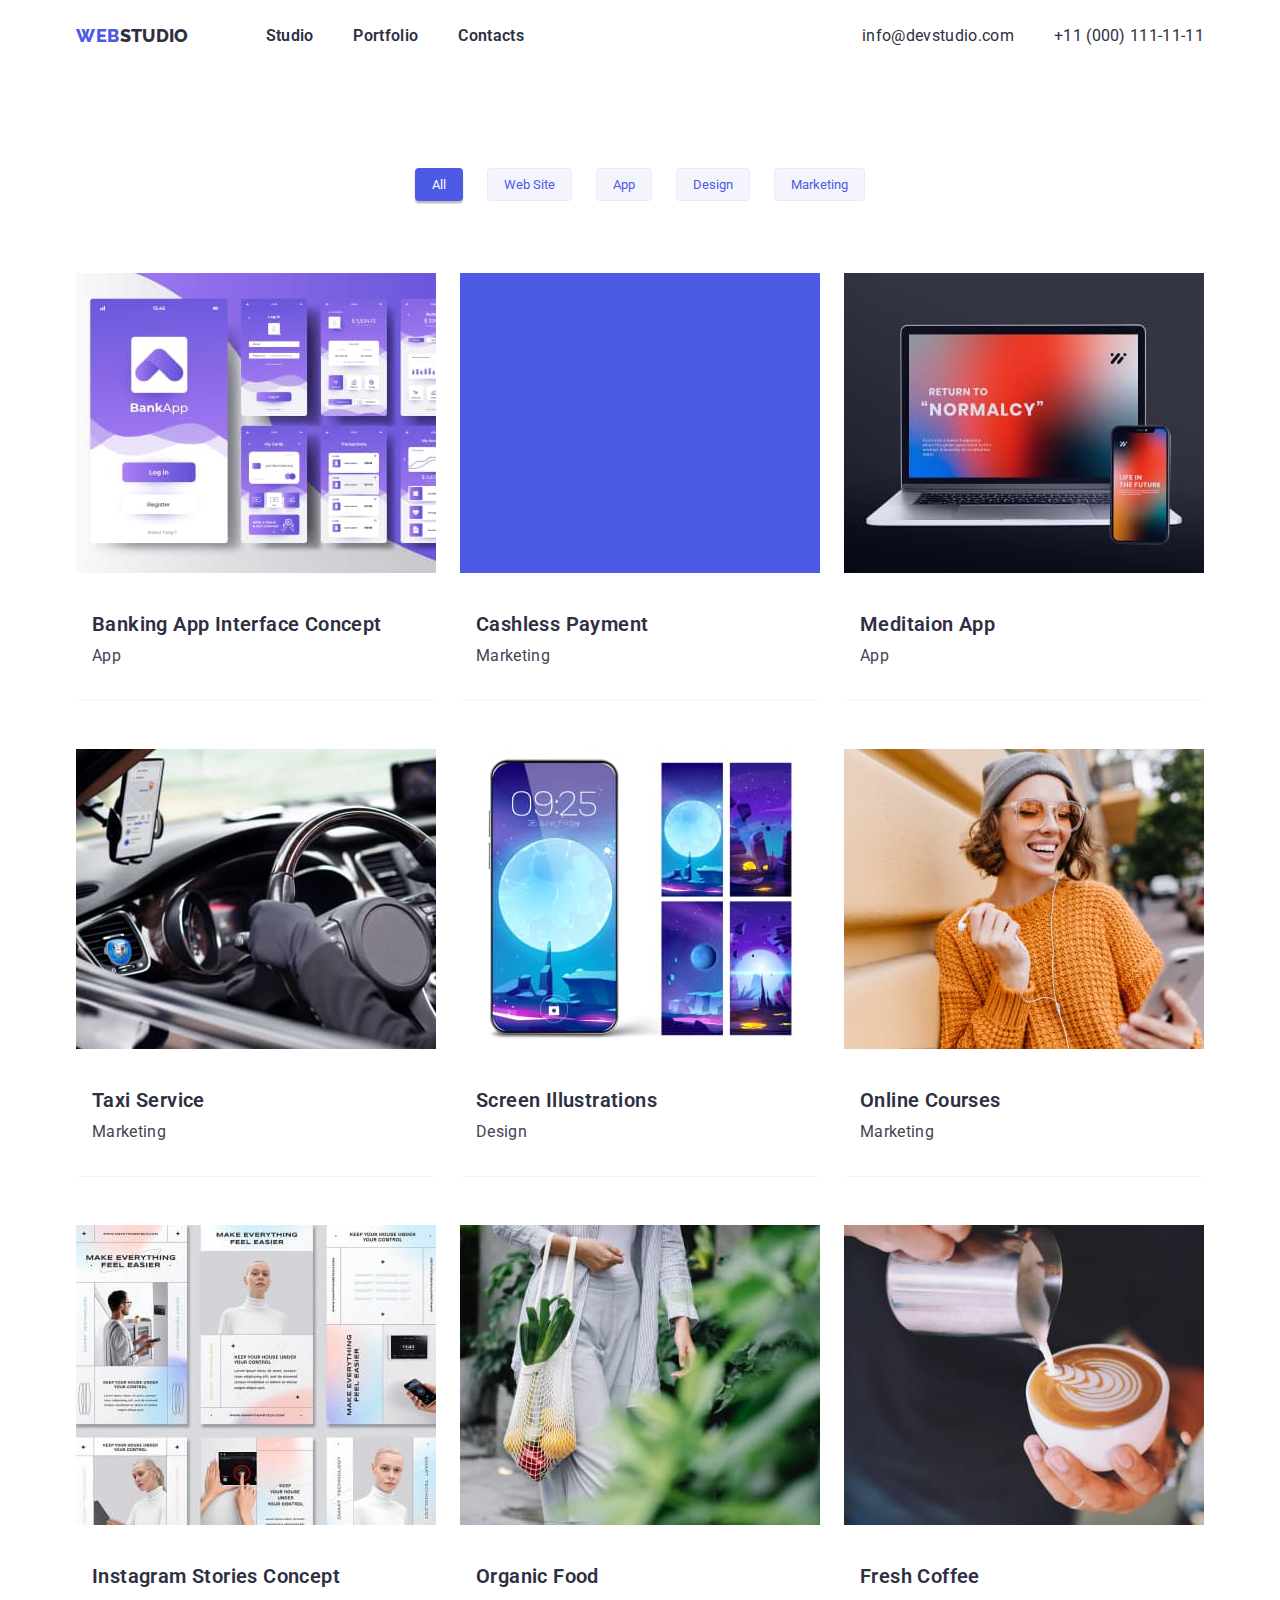
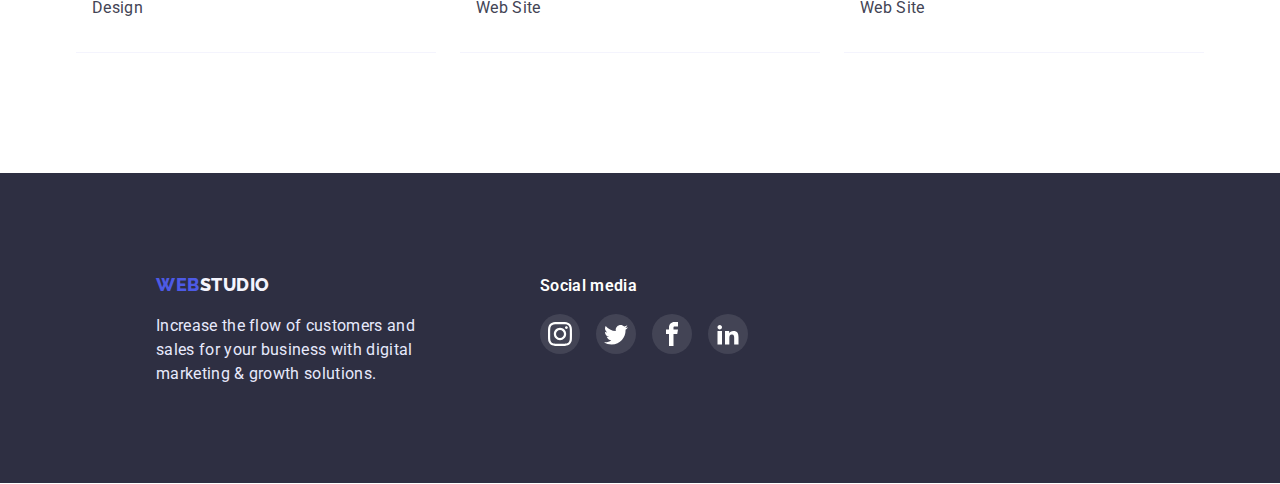
==== commit 84ae84da: "hw4" ====
--- a/portfolio.html
+++ b/portfolio.html
@@ -16,14 +16,14 @@
             <nav>
                 <a href="index.html" class="logo"><span class="logo-web">WEB</span>STUDIO</a>
                 <ul class="header-nav list link">
-                    <li class="header-item item"><a href="index.html" class="link">Studio</a></li>
-                    <li class="header-item item"><a href="./portfolio.html" class="link">Portfolio</a></li>
-                    <li class="header-item item"><a href="index.html" class="link">Contacts</a></li>
+                    <li class="header-item item"><a class="header-link" href="index.html">Studio</a></li>
+                    <li class="header-item item"><a class="header-link" href="./portfolio.html">Portfolio</a></li>
+                    <li class="header-item item"><a class="header-link" href="index.html">Contacts</a></li>
                 </ul>
             </nav>
             <ul class="contacts list link">
-                <li class="contacts-item"><a href="mailto:info@devstudio.com" class="link">info@devstudio.com</a></li>
-                <li class="contacts-item"><a href="tel:+110001111111" class="link">+11 (000) 111-11-11</a></li>
+                <li class="contacts-item"><a class="header-link" href="mailto:info@devstudio.com">info@devstudio.com</a></li>
+                <li class="contacts-item"><a class="header-link" href="tel:+110001111111">+11 (000) 111-11-11</a></li>
             </ul>
         </div>
     </header>
@@ -136,8 +136,37 @@
                 <a href="/index.html" class="footer-logo"><span class="logo-web">WEB</span>STUDIO</a>
                 <p class="text">Increase the flow of customers and sales for your business with digital marketing & growth solutions.</p>
             </div>
-        </section>
-    </footer>
+            <div class="footer-link">
+                <p class="social-title">Social media</p>
+                <ul class="social-footer list">
+                    <li class="social-link list">
+                        <a class="footer-icon" href="#"></a>
+                        <svg class="footer-part instagram" width="24px" height="24px">
+                            <use href="./img/sprite/symbol-defs.svg#icon-instagram"></use>
+                        </svg>
+                    </li>
+                    <li class="social-link list">
+                        <a class="footer-icon" href="#"></a>
+                        <svg class="footer-part twitter" width="24px" height="24px">
+                            <use href="./img/sprite/symbol-defs.svg#icon-twitter"></use>
+                        </svg>
+                    </li>
+                    <li class="social-link list">
+                        <a class="footer-icon" href="#"></a>
+                        <svg class="footer-part facebook" width="24px" height="24px">
+                            <use href="./img/sprite/symbol-defs.svg#icon-facebook"></use>
+                        </svg>
+                    </li>
+                    <li class="social-link list">
+                        <a class="footer-icon" href="#"></a>
+                        <svg class="footer-part linkedin" width="24px" height="24px">
+                            <use href="./img/sprite/symbol-defs.svg#icon-linkedin2"></use>
+                        </svg>
+                    </li>
+                </ul>
+            </div>
+    </section>
+</footer>
 </body>
 
 </html>--- a/css/style.css
+++ b/css/style.css
@@ -37,6 +37,12 @@
         margin-inline-end: 0px;
         padding-inline-start: 0;
 }
+img {
+    height: auto;
+}
+*, ::after, ::before {
+    box-sizing: border-box;
+}
 .page {
     color: var(--navy-footer);
     background-color: var(--white);
@@ -109,18 +115,22 @@
     align-items: center;
 }
 
-.header-item:hover {
+.header-link {
     color: var(--navy-footer);
     text-decoration: none;
 
 } 
-.header-item:focus {
-    color: var(--navy-footer);
+.header-link:hover {
+    color: var(--blue-accent);
+    text-decoration: none;
+}
+.header-link:focus {
+    color: var(--blue-accent);
     text-decoration: none;
 
 } 
 .header-item:active {
-    color: var(--blue-accent);
+    color: var(--navy-footer);
     text-decoration: none;
 
 }
@@ -138,7 +148,7 @@
     
 }
 .contacts-item:hover, .contacts-item:focus {
-    color: var(--slate-body-text);
+    color: var(--blue-accent);
 }
 .contacts-item:active {
     color: var(--blue-accent);
@@ -148,13 +158,16 @@
 }
 
 .section {
-    background-color: var(--navy-footer);
+    /* background-color: linear-gradient; */
     /* top: 72px; */
     text-align: center;
     height: 603px;
     justify-content: center;
     align-items: center;
-    /* margin: 0; */
+    background-image: linear-gradient(to right, rgba(46, 47, 66, 0.7), rgba(46, 47, 66, 0.7)), url(../img/main/people-office.jpg);
+    max-width: 1440px; 
+    margin: 0 auto;
+    background-size: cover
 }
 .section-title {
     color: var(--white);
@@ -169,7 +182,10 @@
     justify-content: center;
     text-align: center;
     padding: 192px 0 0 0;
-}
+    
+}
+
+
 /* .button-header {
     margin-bottom: 192px;
 } */
@@ -226,13 +242,11 @@
     /* margin: 12px 24px; */
 
 }
-/* .button-item:hover, .button-item:focus {
-    background-color: var(--blue-accent);
-    color: var(--white);
-} */
+
 .button-accent:hover, .button-accent:focus, .button-usual:hover, .button-usual:focus  {
     background-color: var(--blue-accent);
     color: var(--white);
+    box-shadow: 0px 3px 1px rgba(0, 0, 0, 0.1), 0px 2px 1px rgba(0, 0, 0, 0.08), 0px 2px 2px rgba(0, 0, 0, 0.12);
 }
 
 /* .button-usual:hover, .button-usual:focus */
@@ -258,6 +272,11 @@
     text-align: center;
     margin: 0 auto;
 }
+.button-header:hover, .button-header:focus {
+    background-color: #404BBF;
+    color: var(--white); 
+    box-shadow: 0px 3px 1px rgba(0, 0, 0, 0.1), 0px 2px 1px rgba(0, 0, 0, 0.08), 0px 2px 2px rgba(0, 0, 0, 0.12);
+}
 
 .advantage {
     padding: 120px 0;
@@ -279,9 +298,19 @@
 .advantage-item:last-child {
     margin-right: 0;
 }
+.advantage-icon {
+    display: flex;
+    align-items: center;
+    justify-content: center;
+    margin-bottom: 8px;
+    width: 264px;
+    height: 112px;
+    border-radius: 4px;
+    background-color: var(--white-backgr);
+}
+
 .doing {
     padding-bottom: 120px;
-    /* margin-bottom: 120px; */
     display: flex;
     justify-content: center;
     
@@ -289,12 +318,14 @@
 .doing-list {
     display: flex;
     flex-wrap: wrap;
-    /* background-color: chartreuse; */
     
 }
 .doing-item {
     margin-right: 24px;
     justify-content: center;
+    background: linear-gradient(0deg, rgba(77, 90, 229, 0.1), rgba(77, 90, 229, 0.1)), url(2368.jpg);
+    background-blend-mode: soft-light, normal;
+    border: 1px solid (var(--light-gray));
 
 }
 .doing-item:last-child {
@@ -345,7 +376,49 @@
 }
 .team-item {
     background: var(--white);
-}
+    box-shadow: 0px 1px 6px rgba(46, 47, 66, 0.08), 0px 1px 1px rgba(46, 47, 66, 0.16), 0px 2px 1px rgba(46, 47, 66, 0.08);
+    border-radius: 0px 0px 4px 4px;
+}
+.social-list {
+    display: flex;
+    align-items: center;
+    justify-content: center;
+    gap: 24px;
+    padding: 4px 0;
+    margin-bottom: 36px;
+}
+.social-item {
+    display: flex;
+    align-items: center;
+    justify-content: center;
+    width: 40px;
+    height: 40px;
+    border-radius: 50%;
+    background-color: var(--blue-accent);
+    /* margin-right: 24px; */
+}
+.sosial-icon {
+    display: flex;
+    align-items: center;
+    justify-content: center;
+    /* width: 40px;
+    height: 40px;
+    border-radius: 50%;
+    background-color: var(--blue-accent); */
+    border: none;
+}
+/* .social-item:last-child {
+    margin-right: 0;
+} */
+.social-item:hover, .social-item:focus {
+    background-color:var(--green);
+}
+.social-part {
+    fill: var(--white);
+    width: 16px;
+    height: 16px;
+}
+
 .portfolio-img {
     padding-bottom: 32px;
 }
@@ -388,17 +461,88 @@
 .portfolio-item:nth-last-child(-n +3) {
     margin-bottom: 0px;
 }
-
+.portfolio-item:hover {
+    border-bottom: 0.5px solid #F4F4FD;
+    box-shadow: 0px 1px 6px rgba(46, 47, 66, 0.08), 0px 1px 1px rgba(46, 47, 66, 0.16), 0px 2px 1px rgba(46, 47, 66, 0.08);
+}
+.customers-title {
+    color: var(--navy-footer);
+    font-weight: 700;
+    font-size: 36px;
+    line-height: 1.1;
+    margin-bottom: 72px;
+    text-align: center;
+    letter-spacing: 0.03em;
+    text-transform: capitalize;
+    margin-top: 120px;
+    margin-bottom: 72px;
+}
+.customers-list {
+    display: flex;
+    flex-wrap: wrap;
+    justify-content: center;
+    text-align: center;
+    padding-bottom: 120px;
+    gap: 24px;
+}
+.customers-item {
+    display: flex;
+    width: 168px;
+    height: 88px;
+    background-repeat: 4px;
+    border: 1px solid var(--grey-text);
+    border-radius: 4px;
+    /* margin-right: 24px; */
+}
+.customers-link {
+    display: flex;
+    align-items: center;
+    justify-content: center;
+    width: 168px;
+    height: 88px;
+}
+.customers-icon {
+    display: flex;
+    fill:var(--grey-text);
+    width: 104px;
+    height: 56px;
+
+}
+.customers-item:not(:last-child) {
+    margin-right: 0;
+}
+/* a { color: grey; border: 1px solid grey;}
+a:hover, a:focus { color: violet; border: 1px solid violet;} */
+/* icon {fill: currentColor; } */
+.customers-item:hover,
+.customers-item:focus {
+    border: 1px solid var(--blue-accent);
+}
+.customers-icon:hover {
+    fill: var(--blue-accent);
+}
 footer {
     background-color: var(--navy-footer);
 }
 .section-footer {
     height: 310px;
     margin: 0;
+    display: flex;
+    /* justify-content: space-between; */
+    flex-wrap: wrap;
+    align-items:baseline;
+
 }
 .container-footer {
-   padding: 100px 1169px 16px 156px;
-}
+   padding: 100px 120px 16px 156px;
+}
+.footer-link {
+    padding: 100px 0px 130px 0;
+}
+/* .footer-line {
+    flex-wrap: wrap;
+    align-items:baseline;
+} */
 .footer-logo {
     color: var(--white-backgr);
     font-family: 'Raleway', sans-serif;
@@ -411,6 +555,48 @@
     text-decoration: none;
    
 }
+.social-title {
+    color: var(--white);
+    font-weight: 600;
+    font-size: 16px;
+    /* margin: 0; */
+    margin-bottom: 16px;
+    /* letter-spacing: 0.02em;
+    width: 96px;
+    height: 24px; */
+    /* align-items: center; */
+    
+}
+.social-footer {
+    padding: 0;
+    margin-top: 16px;
+    display: flex;
+    align-items: center;
+    justify-content: center;
+    gap: 16px;
+
+}
+.social-link {
+    display: flex;
+    align-items: center;
+    justify-content: center;
+    width: 40px;
+    height: 40px;
+    border-radius: 50%;
+    background-color: var(--slate-body-text);
+}
+.footer-icon {
+    display: flex;
+    align-items: center;
+    justify-content: center;
+}
+.footer-part {
+    fill: var(--white);
+}
+.social-link:hover, .social-item:focus {
+    background-color:var(--green);
+}
+
 .text {
     color: var(--light-gray);
     font-weight: 400;
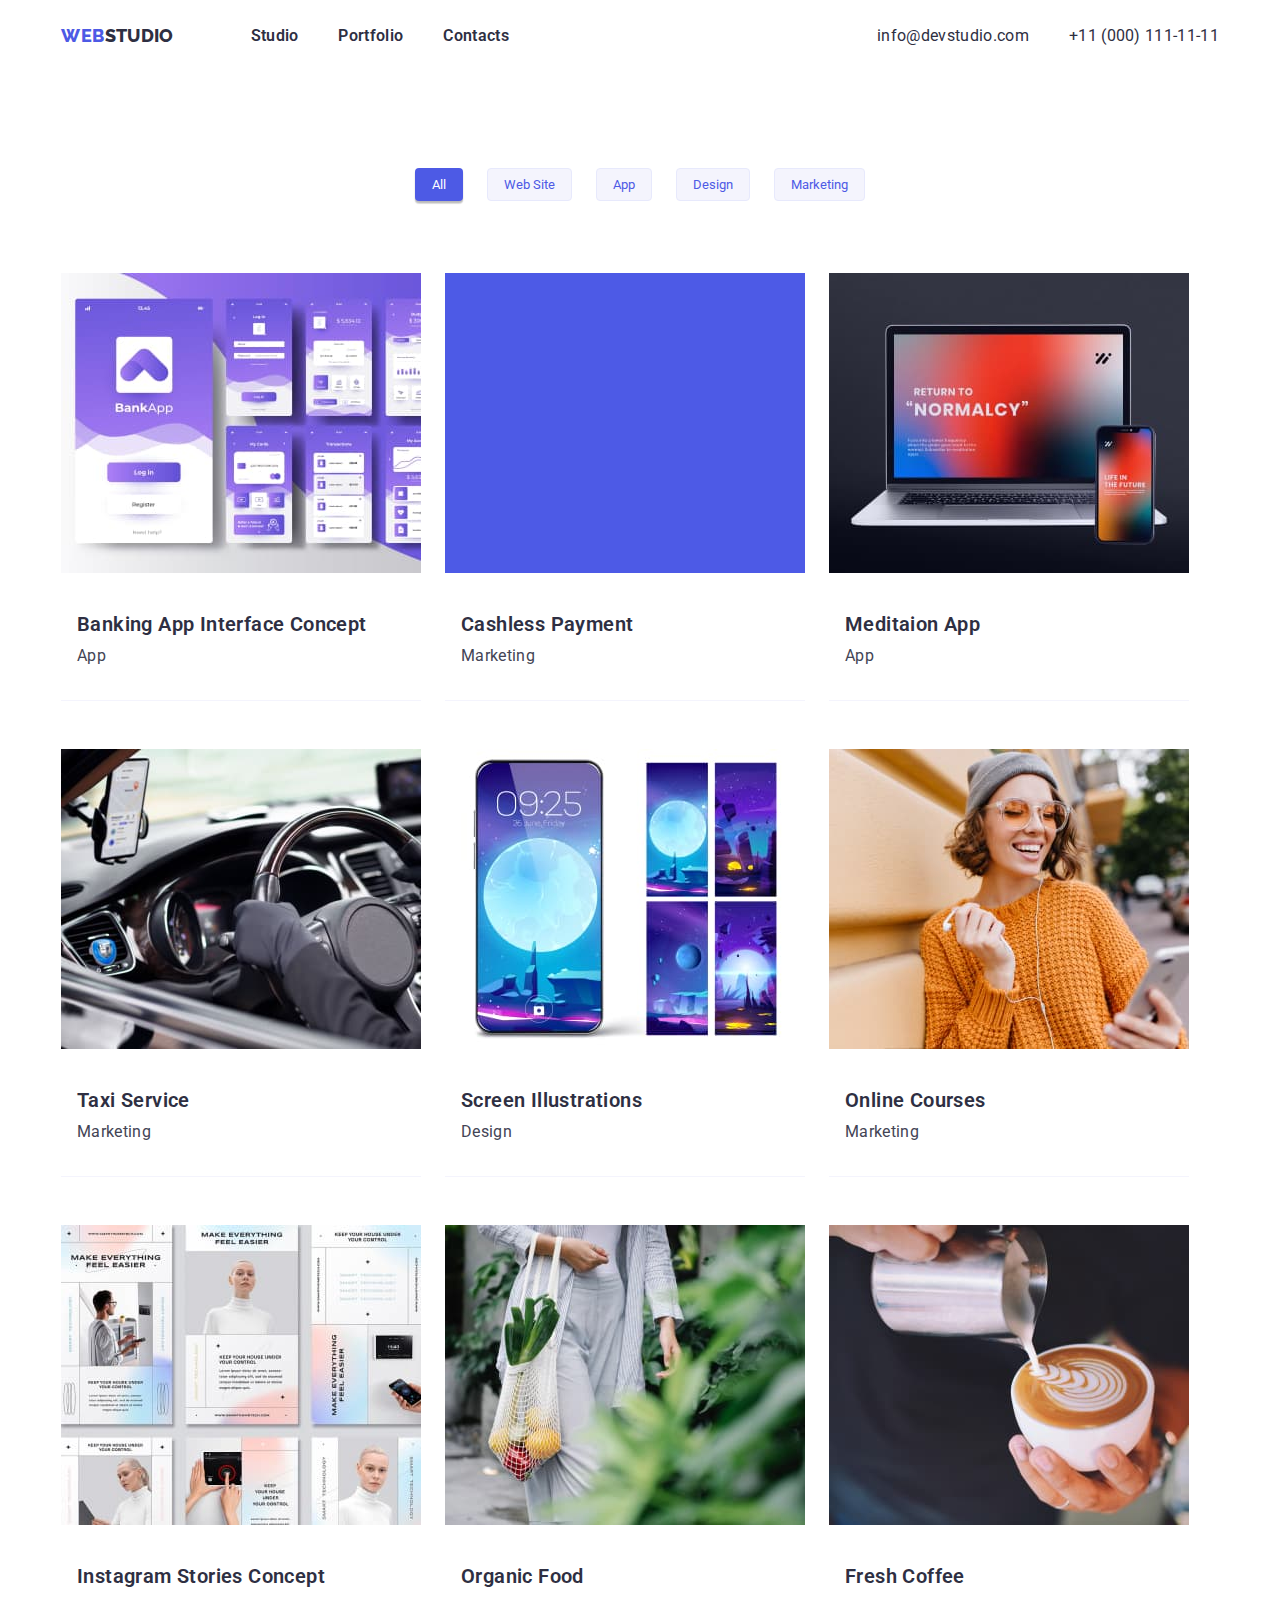
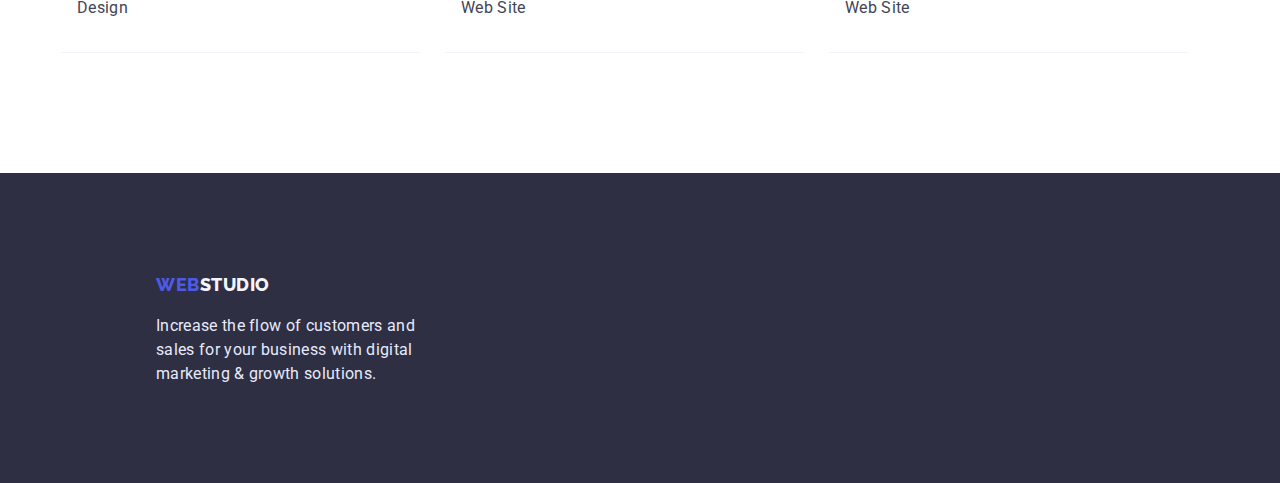
==== commit 766abb80: "changes" ====
--- a/portfolio.html
+++ b/portfolio.html
@@ -136,37 +136,8 @@
                 <a href="/index.html" class="footer-logo"><span class="logo-web">WEB</span>STUDIO</a>
                 <p class="text">Increase the flow of customers and sales for your business with digital marketing & growth solutions.</p>
             </div>
-            <div class="footer-link">
-                <p class="social-title">Social media</p>
-                <ul class="social-footer list">
-                    <li class="social-link list">
-                        <a class="footer-icon" href="#"></a>
-                        <svg class="footer-part instagram" width="24px" height="24px">
-                            <use href="./img/sprite/symbol-defs.svg#icon-instagram"></use>
-                        </svg>
-                    </li>
-                    <li class="social-link list">
-                        <a class="footer-icon" href="#"></a>
-                        <svg class="footer-part twitter" width="24px" height="24px">
-                            <use href="./img/sprite/symbol-defs.svg#icon-twitter"></use>
-                        </svg>
-                    </li>
-                    <li class="social-link list">
-                        <a class="footer-icon" href="#"></a>
-                        <svg class="footer-part facebook" width="24px" height="24px">
-                            <use href="./img/sprite/symbol-defs.svg#icon-facebook"></use>
-                        </svg>
-                    </li>
-                    <li class="social-link list">
-                        <a class="footer-icon" href="#"></a>
-                        <svg class="footer-part linkedin" width="24px" height="24px">
-                            <use href="./img/sprite/symbol-defs.svg#icon-linkedin2"></use>
-                        </svg>
-                    </li>
-                </ul>
-            </div>
-    </section>
-</footer>
+        </section>
+    </footer>
 </body>
 
 </html>--- a/css/style.css
+++ b/css/style.css
@@ -37,12 +37,6 @@
         margin-inline-end: 0px;
         padding-inline-start: 0;
 }
-img {
-    height: auto;
-}
-*, ::after, ::before {
-    box-sizing: border-box;
-}
 .page {
     color: var(--navy-footer);
     background-color: var(--white);
@@ -114,7 +108,6 @@
     margin-right: 40px;
     align-items: center;
 }
-
 .header-link {
     color: var(--navy-footer);
     text-decoration: none;
@@ -123,16 +116,20 @@
 .header-link:hover {
     color: var(--blue-accent);
     text-decoration: none;
-}
-.header-link:focus {
-    color: var(--blue-accent);
-    text-decoration: none;
 
 } 
 .header-item:active {
-    color: var(--navy-footer);
-    text-decoration: none;
-
+    color: var(--blue-accent);
+    text-decoration: none;
+}
+.header-link:focus {
+    color: var(--blue-accent);
+    text-decoration: none;
+
+} 
+.header-item:active {
+    color: var(--navy-footer);
+    text-decoration: none;
 }
 /* .list {
     text-decoration: none;
@@ -148,7 +145,7 @@
     
 }
 .contacts-item:hover, .contacts-item:focus {
-    color: var(--blue-accent);
+    color: var(--slate-body-text);
 }
 .contacts-item:active {
     color: var(--blue-accent);
@@ -158,16 +155,13 @@
 }
 
 .section {
-    /* background-color: linear-gradient; */
+    background-color: var(--navy-footer);
     /* top: 72px; */
     text-align: center;
     height: 603px;
     justify-content: center;
     align-items: center;
-    background-image: linear-gradient(to right, rgba(46, 47, 66, 0.7), rgba(46, 47, 66, 0.7)), url(../img/main/people-office.jpg);
-    max-width: 1440px; 
-    margin: 0 auto;
-    background-size: cover
+    /* margin: 0; */
 }
 .section-title {
     color: var(--white);
@@ -182,10 +176,7 @@
     justify-content: center;
     text-align: center;
     padding: 192px 0 0 0;
-    
-}
-
-
+}
 /* .button-header {
     margin-bottom: 192px;
 } */
@@ -242,11 +233,13 @@
     /* margin: 12px 24px; */
 
 }
-
+/* .button-item:hover, .button-item:focus {
+    background-color: var(--blue-accent);
+    color: var(--white);
+} */
 .button-accent:hover, .button-accent:focus, .button-usual:hover, .button-usual:focus  {
     background-color: var(--blue-accent);
     color: var(--white);
-    box-shadow: 0px 3px 1px rgba(0, 0, 0, 0.1), 0px 2px 1px rgba(0, 0, 0, 0.08), 0px 2px 2px rgba(0, 0, 0, 0.12);
 }
 
 /* .button-usual:hover, .button-usual:focus */
@@ -272,11 +265,6 @@
     text-align: center;
     margin: 0 auto;
 }
-.button-header:hover, .button-header:focus {
-    background-color: #404BBF;
-    color: var(--white); 
-    box-shadow: 0px 3px 1px rgba(0, 0, 0, 0.1), 0px 2px 1px rgba(0, 0, 0, 0.08), 0px 2px 2px rgba(0, 0, 0, 0.12);
-}
 
 .advantage {
     padding: 120px 0;
@@ -298,19 +286,9 @@
 .advantage-item:last-child {
     margin-right: 0;
 }
-.advantage-icon {
-    display: flex;
-    align-items: center;
-    justify-content: center;
-    margin-bottom: 8px;
-    width: 264px;
-    height: 112px;
-    border-radius: 4px;
-    background-color: var(--white-backgr);
-}
-
 .doing {
     padding-bottom: 120px;
+    /* margin-bottom: 120px; */
     display: flex;
     justify-content: center;
     
@@ -318,14 +296,12 @@
 .doing-list {
     display: flex;
     flex-wrap: wrap;
+    /* background-color: chartreuse; */
     
 }
 .doing-item {
     margin-right: 24px;
     justify-content: center;
-    background: linear-gradient(0deg, rgba(77, 90, 229, 0.1), rgba(77, 90, 229, 0.1)), url(2368.jpg);
-    background-blend-mode: soft-light, normal;
-    border: 1px solid (var(--light-gray));
 
 }
 .doing-item:last-child {
@@ -376,49 +352,7 @@
 }
 .team-item {
     background: var(--white);
-    box-shadow: 0px 1px 6px rgba(46, 47, 66, 0.08), 0px 1px 1px rgba(46, 47, 66, 0.16), 0px 2px 1px rgba(46, 47, 66, 0.08);
-    border-radius: 0px 0px 4px 4px;
-}
-.social-list {
-    display: flex;
-    align-items: center;
-    justify-content: center;
-    gap: 24px;
-    padding: 4px 0;
-    margin-bottom: 36px;
-}
-.social-item {
-    display: flex;
-    align-items: center;
-    justify-content: center;
-    width: 40px;
-    height: 40px;
-    border-radius: 50%;
-    background-color: var(--blue-accent);
-    /* margin-right: 24px; */
-}
-.sosial-icon {
-    display: flex;
-    align-items: center;
-    justify-content: center;
-    /* width: 40px;
-    height: 40px;
-    border-radius: 50%;
-    background-color: var(--blue-accent); */
-    border: none;
-}
-/* .social-item:last-child {
-    margin-right: 0;
-} */
-.social-item:hover, .social-item:focus {
-    background-color:var(--green);
-}
-.social-part {
-    fill: var(--white);
-    width: 16px;
-    height: 16px;
-}
-
+}
 .portfolio-img {
     padding-bottom: 32px;
 }
@@ -461,88 +395,17 @@
 .portfolio-item:nth-last-child(-n +3) {
     margin-bottom: 0px;
 }
-.portfolio-item:hover {
-    border-bottom: 0.5px solid #F4F4FD;
-    box-shadow: 0px 1px 6px rgba(46, 47, 66, 0.08), 0px 1px 1px rgba(46, 47, 66, 0.16), 0px 2px 1px rgba(46, 47, 66, 0.08);
-}
-.customers-title {
-    color: var(--navy-footer);
-    font-weight: 700;
-    font-size: 36px;
-    line-height: 1.1;
-    margin-bottom: 72px;
-    text-align: center;
-    letter-spacing: 0.03em;
-    text-transform: capitalize;
-    margin-top: 120px;
-    margin-bottom: 72px;
-}
-.customers-list {
-    display: flex;
-    flex-wrap: wrap;
-    justify-content: center;
-    text-align: center;
-    padding-bottom: 120px;
-    gap: 24px;
-}
-.customers-item {
-    display: flex;
-    width: 168px;
-    height: 88px;
-    background-repeat: 4px;
-    border: 1px solid var(--grey-text);
-    border-radius: 4px;
-    /* margin-right: 24px; */
-}
-.customers-link {
-    display: flex;
-    align-items: center;
-    justify-content: center;
-    width: 168px;
-    height: 88px;
-}
-.customers-icon {
-    display: flex;
-    fill:var(--grey-text);
-    width: 104px;
-    height: 56px;
-
-}
-.customers-item:not(:last-child) {
-    margin-right: 0;
-}
-/* a { color: grey; border: 1px solid grey;}
-a:hover, a:focus { color: violet; border: 1px solid violet;} */
-/* icon {fill: currentColor; } */
-.customers-item:hover,
-.customers-item:focus {
-    border: 1px solid var(--blue-accent);
-}
-.customers-icon:hover {
-    fill: var(--blue-accent);
-}
+
 footer {
     background-color: var(--navy-footer);
 }
 .section-footer {
     height: 310px;
     margin: 0;
-    display: flex;
-    /* justify-content: space-between; */
-    flex-wrap: wrap;
-    align-items:baseline;
-
 }
 .container-footer {
-   padding: 100px 120px 16px 156px;
-}
-.footer-link {
-    padding: 100px 0px 130px 0;
-}
-/* .footer-line {
-    flex-wrap: wrap;
-    align-items:baseline;
-} */
+   padding: 100px 1169px 16px 156px;
+}
 .footer-logo {
     color: var(--white-backgr);
     font-family: 'Raleway', sans-serif;
@@ -555,48 +418,6 @@
     text-decoration: none;
    
 }
-.social-title {
-    color: var(--white);
-    font-weight: 600;
-    font-size: 16px;
-    /* margin: 0; */
-    margin-bottom: 16px;
-    /* letter-spacing: 0.02em;
-    width: 96px;
-    height: 24px; */
-    /* align-items: center; */
-    
-}
-.social-footer {
-    padding: 0;
-    margin-top: 16px;
-    display: flex;
-    align-items: center;
-    justify-content: center;
-    gap: 16px;
-
-}
-.social-link {
-    display: flex;
-    align-items: center;
-    justify-content: center;
-    width: 40px;
-    height: 40px;
-    border-radius: 50%;
-    background-color: var(--slate-body-text);
-}
-.footer-icon {
-    display: flex;
-    align-items: center;
-    justify-content: center;
-}
-.footer-part {
-    fill: var(--white);
-}
-.social-link:hover, .social-item:focus {
-    background-color:var(--green);
-}
-
 .text {
     color: var(--light-gray);
     font-weight: 400;
